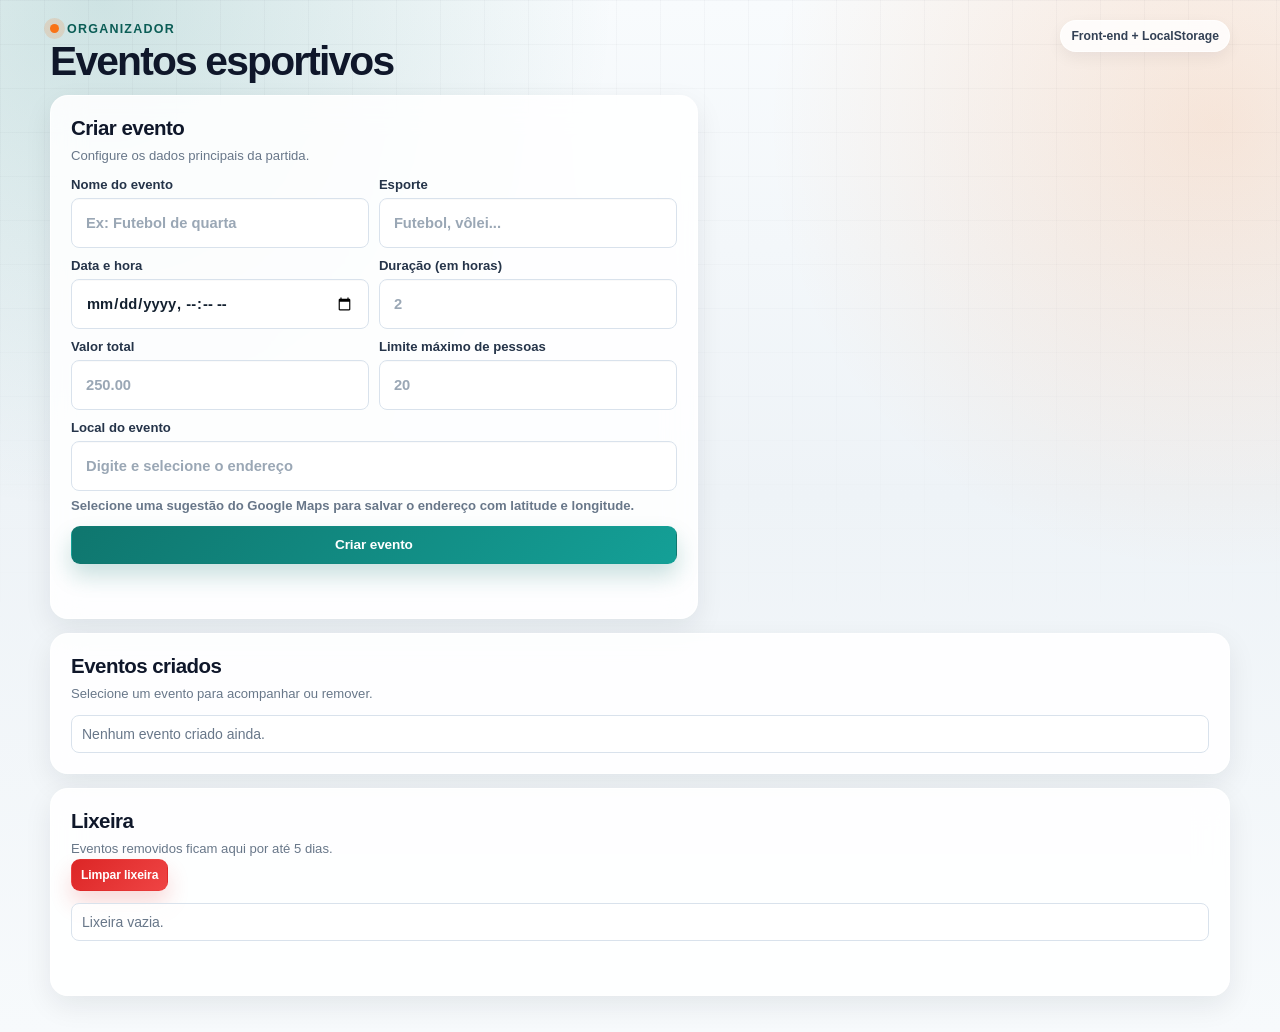
==== index.html @ 86c951a1 "Add files via upload" ====
<!DOCTYPE html>
<html lang="pt-BR">
<head>
  <meta charset="UTF-8">
  <meta name="viewport" content="width=device-width, initial-scale=1.0">
  <title>Organizador | Eventos Esportivos</title>
  <link rel="stylesheet" href="style.css">
</head>
<body data-page="admin">
  <header class="topbar">
    <div>
      <span class="eyebrow">Organizador</span>
      <h1>Eventos esportivos</h1>
    </div>
    <span class="status-pill">Front-end + LocalStorage</span>
  </header>

  <main class="app-shell admin-layout">
    <section class="panel">
      <div class="panel-heading">
        <h2>Criar evento</h2>
        <p>Configure os dados principais da partida.</p>
      </div>

      <form id="eventForm" class="form-grid" novalidate>
        <label>
          Nome do evento
          <input type="text" name="name" placeholder="Ex: Futebol de quarta" required minlength="3">
        </label>

        <label>
          Esporte
          <input type="text" name="sport" list="sportsList" placeholder="Futebol, vôlei..." required>
          <datalist id="sportsList">
            <option value="Futebol"></option>
            <option value="Vôlei"></option>
            <option value="Basquete"></option>
            <option value="Tênis"></option>
            <option value="Beach Tennis"></option>
            <option value="Futsal"></option>
          </datalist>
        </label>

        <label>
          Data e hora
          <input type="datetime-local" name="startsAt" id="startsAtInput" required>
        </label>

        <label>
          Duração (em horas)
          <input type="number" name="durationHours" min="0.5" step="0.5" placeholder="2" required>
        </label>

        <label>
          Valor total
          <input type="number" name="totalValue" min="1" step="0.01" placeholder="250.00" required>
        </label>

        <label>
          Limite máximo de pessoas
          <input type="number" name="maxPeople" min="1" step="1" placeholder="20" required>
        </label>

        <label class="full-span location-search-field">
          Local do evento
          <input
            type="text"
            name="location"
            id="locationInput"
            placeholder="Digite e selecione o endereço"
            required
            minlength="5"
            autocomplete="off"
          >
          <input type="hidden" name="locationLat" id="locationLatInput">
          <input type="hidden" name="locationLng" id="locationLngInput">
          <small class="field-hint">Selecione uma sugestão do Google Maps para salvar o endereço com latitude e longitude.</small>
        </label>

        <button id="saveEventBtn" class="primary-action full-span" type="submit">Criar evento</button>
        <button id="cancelEditBtn" class="secondary-action full-span" type="button" hidden>Cancelar edição</button>
      </form>

      <div id="adminFeedback" class="feedback" role="status" aria-live="polite"></div>
    </section>

    <section class="panel" id="adminResult" hidden>
      <div class="panel-heading">
        <h2>Evento criado</h2>
        <p>ID: <strong id="createdEventId"></strong></p>
      </div>

      <div class="link-box">
        <span id="simulatedPath" class="simulated-link"></span>
        <div class="copy-row">
          <input id="eventLink" type="text" readonly aria-label="Link do evento">
          <button id="copyLinkBtn" class="secondary-action" type="button">Copiar</button>
        </div>
        <a id="openEventLink" class="text-link" target="_blank" rel="noopener">Abrir página pública</a>
      </div>

      <div class="stats-grid">
        <article class="stat-card accent">
          <span>Valor por pessoa</span>
          <strong id="adminPerPerson">R$ 0,00</strong>
        </article>
        <article class="stat-card success">
          <span>Vagas restantes</span>
          <strong id="adminRemaining">0</strong>
        </article>
        <article class="stat-card">
          <span>Participantes</span>
          <strong id="adminPeopleCount">0</strong>
        </article>
      </div>

      <div class="event-management-actions compact-actions">
        <button id="editEventBtn" class="secondary-action" type="button">Editar</button>
        <button id="finishEventBtn" class="secondary-action" type="button">Concluir</button>
        <button id="reactivateEventBtn" class="primary-action" type="button" hidden>Reativar ao vivo</button>
      </div>

      <div class="modal-shortcuts">
        <button id="openParticipantsModalBtn" class="secondary-action" type="button">Participantes</button>
        <button id="openTeamsModalBtn" class="secondary-action" type="button">Sortear times</button>
        <button id="openMatchModalBtn" class="secondary-action" type="button">Controle da partida</button>
      </div>

      <dialog id="participantsModal" class="app-modal wide-modal">
        <div class="modal-card">
          <div class="modal-heading">
            <div>
              <span class="eyebrow">Listas</span>
              <h2>Participantes e reserva</h2>
            </div>
            <button class="icon-action" type="button" data-close-modal="participantsModal" aria-label="Fechar">×</button>
          </div>
          <div class="list-heading compact-list-heading">
            <h3>Lista principal</h3>
            <span id="adminLastUpdate"></span>
          </div>
          <ul id="adminParticipantsList" class="people-list compact-people-list"></ul>
          <div class="list-heading reserve-heading compact-list-heading">
            <h3>Lista reserva</h3>
            <span>Ordem temporal</span>
          </div>
          <ul id="adminReserveList" class="people-list reserve-list compact-people-list"></ul>
          <div id="adminRemoveFeedback" class="feedback" role="status" aria-live="polite"></div>
        </div>
      </dialog>

      <dialog id="teamsModal" class="app-modal">
        <div class="modal-card">
          <div class="modal-heading">
            <div>
              <span class="eyebrow">Times</span>
              <h2>Gerar times</h2>
            </div>
            <button class="icon-action" type="button" data-close-modal="teamsModal" aria-label="Fechar">×</button>
          </div>
          <section class="team-generator-box modal-section">
            <label class="agreement">
              <input id="enableTeamsInput" type="checkbox">
              <span>Ativar geração aleatória de times</span>
            </label>
            <div id="teamsControls" class="team-controls" hidden>
              <label>
                Quantos vão jogar?
                <input id="playersToDrawInput" type="number" min="2" step="1" placeholder="Ex: 10">
              </label>
              <button id="generateTeamsBtn" class="primary-action" type="button">Gerar times aleatórios</button>
            </div>
            <div id="teamsFeedback" class="feedback" role="status" aria-live="polite"></div>
            <div id="teamsResult" class="teams-result"></div>
          </section>
        </div>
      </dialog>

      <dialog id="matchModal" class="app-modal wide-modal">
        <div class="modal-card">
          <div class="modal-heading">
            <div>
              <span class="eyebrow">Partida</span>
              <h2>Controle de tempo e placar</h2>
            </div>
            <button class="icon-action" type="button" data-close-modal="matchModal" aria-label="Fechar">×</button>
          </div>
          <section id="matchControlBox" class="match-control-box modal-section">
            <div class="panel-heading compact-heading">
              <h3>Controle da partida</h3>
              <p>Inicie o timer, pause, altere o placar e deixe o apito automático encerrar a partida.</p>
            </div>

            <label class="agreement">
              <input id="enableMatchInput" type="checkbox">
              <span>Ativar controle de tempo e placar</span>
            </label>

            <div id="matchSetupControls" class="match-setup" hidden>
              <p id="matchRuleHint" class="field-hint"></p>

              <div id="soccerMatchOptions" class="match-options">
                <label class="agreement option-card">
                  <input type="radio" name="matchPreset" value="7" checked>
                  <span>7 minutos ou 2 gols</span>
                </label>
                <label class="agreement option-card">
                  <input type="radio" name="matchPreset" value="10">
                  <span>10 minutos ou 2 gols</span>
                </label>
              </div>

              <div id="customMatchOptions" class="team-controls" hidden>
                <label>
                  Tempo da partida (minutos)
                  <input id="customMatchMinutes" type="number" min="1" step="1" value="10">
                </label>
                <label>
                  Placar/pontos limite
                  <input id="customMatchTargetScore" type="number" min="1" step="1" value="2">
                </label>
              </div>

              <div class="match-actions">
                <button id="startMatchBtn" class="primary-action" type="button">Iniciar partida</button>
                <button id="pauseMatchBtn" class="secondary-action" type="button">Pausar</button>
                <button id="resumeMatchBtn" class="secondary-action" type="button">Retomar</button>
                <button id="resetMatchBtn" class="danger-action" type="button">Zerar</button>
              </div>
            </div>

            <div id="matchScoreboard" class="match-scoreboard" hidden>
              <div class="timer-card">
                <span>Tempo</span>
                <strong id="matchTimer">00:00</strong>
                <small id="matchStatus">Aguardando início</small>
              </div>

              <div class="score-card" id="matchScoreControls">
                <div class="score-team">
                  <span>Time 1</span>
                  <strong id="matchScoreA">0</strong>
                  <div>
                    <button class="secondary-action small-action" type="button" data-score-team="A" data-score-delta="1">+1</button>
                    <button class="secondary-action small-action" type="button" data-score-team="A" data-score-delta="-1">-1</button>
                  </div>
                </div>
                <div class="score-target">Limite: <strong id="matchTargetScoreLabel">2</strong></div>
                <div class="score-team">
                  <span>Time 2</span>
                  <strong id="matchScoreB">0</strong>
                  <div>
                    <button class="secondary-action small-action" type="button" data-score-team="B" data-score-delta="1">+1</button>
                    <button class="secondary-action small-action" type="button" data-score-team="B" data-score-delta="-1">-1</button>
                  </div>
                </div>
              </div>
            </div>

            <div id="matchEndReason" class="field-hint"></div>
            <div id="matchFeedback" class="feedback" role="status" aria-live="polite"></div>
          </section>
        </div>
      </dialog>
    </section>

    <section class="panel events-panel">
      <div class="panel-heading">
        <h2>Eventos criados</h2>
        <p>Selecione um evento para acompanhar ou remover.</p>
      </div>
      <div id="eventsList" class="events-list"></div>
    </section>

    <section class="panel trash-panel">
      <div class="panel-heading trash-heading">
        <div>
          <h2>Lixeira</h2>
          <p>Eventos removidos ficam aqui por até 5 dias.</p>
        </div>
        <button id="clearTrashBtn" class="danger-action small-action" type="button">Limpar lixeira</button>
      </div>
      <div id="trashList" class="events-list"></div>
      <div id="trashFeedback" class="feedback" role="status" aria-live="polite"></div>
    </section>
  </main>

  <script src="script.js"></script>
</body>
</html>
---- style.css ----
:root {
  --bg: #eef3f7;
  --bg-2: #f8fafc;
  --surface: #ffffff;
  --surface-soft: #f4f8fb;
  --surface-blue: #eef7ff;
  --text: #13202f;
  --muted: #687789;
  --muted-2: #8a99a8;
  --border: #d9e2ec;
  --border-strong: #c1cedb;
  --primary: #0f766e;
  --primary-dark: #0b5d56;
  --primary-soft: #e7f7f4;
  --accent: #f97316;
  --accent-soft: #fff3e8;
  --success: #15803d;
  --success-soft: #e9f8ef;
  --danger: #dc2626;
  --danger-dark: #b91c1c;
  --danger-soft: #fff1f2;
  --warning: #d97706;
  --warning-soft: #fff7dd;
  --info: #2563eb;
  --info-soft: #eef4ff;
  --radius-sm: 10px;
  --radius: 16px;
  --radius-lg: 24px;
  --shadow: 0 18px 45px rgba(15, 23, 42, 0.10);
  --shadow-soft: 0 10px 25px rgba(15, 23, 42, 0.07);
}

* {
  box-sizing: border-box;
}

html {
  scroll-behavior: smooth;
}

body {
  margin: 0;
  min-height: 100vh;
  color: var(--text);
  font-family: Inter, Arial, Helvetica, sans-serif;
  background:
    radial-gradient(circle at 8% 0%, rgba(15, 118, 110, 0.18), transparent 32rem),
    radial-gradient(circle at 95% 12%, rgba(249, 115, 22, 0.15), transparent 28rem),
    linear-gradient(180deg, #f8fbfd 0%, var(--bg) 48%, #f7fafc 100%);
}

body::before {
  content: "";
  position: fixed;
  inset: 0;
  pointer-events: none;
  background-image:
    linear-gradient(rgba(15, 23, 42, 0.035) 1px, transparent 1px),
    linear-gradient(90deg, rgba(15, 23, 42, 0.035) 1px, transparent 1px);
  background-size: 44px 44px;
  mask-image: linear-gradient(180deg, rgba(0, 0, 0, 0.8), transparent 72%);
}

button,
input {
  font: inherit;
}

button,
a {
  -webkit-tap-highlight-color: transparent;
}

button:focus-visible,
a:focus-visible,
input:focus-visible {
  outline: 3px solid rgba(15, 118, 110, 0.24);
  outline-offset: 3px;
}

.topbar {
  position: relative;
  z-index: 1;
  width: min(1180px, calc(100% - 32px));
  margin: 0 auto;
  padding: 30px 0 22px;
  display: flex;
  align-items: flex-start;
  justify-content: space-between;
  gap: 18px;
}

.topbar h1 {
  margin: 6px 0 0;
  font-size: clamp(2rem, 5vw, 3.7rem);
  line-height: 0.95;
  letter-spacing: -0.055em;
  color: #0f172a;
}

.eyebrow {
  display: inline-flex;
  align-items: center;
  gap: 8px;
  color: var(--primary-dark);
  font-size: 0.78rem;
  font-weight: 900;
  letter-spacing: 0.1em;
  text-transform: uppercase;
}

.eyebrow::before {
  content: "";
  width: 9px;
  height: 9px;
  border-radius: 999px;
  background: var(--accent);
  box-shadow: 0 0 0 6px rgba(249, 115, 22, 0.16);
}

.status-pill {
  display: inline-flex;
  align-items: center;
  justify-content: center;
  min-height: 38px;
  padding: 8px 13px;
  border: 1px solid rgba(255, 255, 255, 0.74);
  border-radius: 999px;
  background: rgba(255, 255, 255, 0.82);
  color: #334155;
  box-shadow: var(--shadow-soft);
  backdrop-filter: blur(12px);
  font-size: 0.84rem;
  font-weight: 800;
  text-decoration: none;
  white-space: nowrap;
}

.app-shell {
  position: relative;
  z-index: 1;
  width: min(1180px, calc(100% - 32px));
  margin: 0 auto 52px;
  display: grid;
  gap: 20px;
}

.admin-layout,
.public-layout {
  grid-template-columns: 1fr;
}

.panel {
  background: rgba(255, 255, 255, 0.88);
  border: 1px solid rgba(255, 255, 255, 0.82);
  border-radius: var(--radius-lg);
  box-shadow: var(--shadow);
  padding: clamp(18px, 3vw, 26px);
  backdrop-filter: blur(16px);
}

.panel-heading {
  margin-bottom: 18px;
}

.panel-heading h2,
.list-heading h2,
.list-heading h3,
.add-guest-box h3,
.compact-heading h3 {
  margin: 0;
  color: #0f172a;
  font-size: clamp(1.15rem, 2.4vw, 1.45rem);
  line-height: 1.18;
  letter-spacing: -0.025em;
}

.panel-heading p,
.list-heading span {
  margin: 7px 0 0;
  color: var(--muted);
  font-size: 0.94rem;
  line-height: 1.4;
}

.form-grid,
.join-form {
  display: grid;
  gap: 15px;
}

label {
  display: grid;
  gap: 8px;
  color: #253449;
  font-size: 0.92rem;
  font-weight: 850;
}

input[type="text"],
input[type="number"],
input[type="datetime-local"] {
  width: 100%;
  min-height: 50px;
  border: 1px solid var(--border);
  border-radius: var(--radius-sm);
  background: #ffffff;
  color: var(--text);
  padding: 12px 14px;
  outline: none;
  box-shadow: inset 0 1px 0 rgba(15, 23, 42, 0.02);
  transition: border-color 0.16s ease, box-shadow 0.16s ease, transform 0.16s ease;
}

input::placeholder {
  color: #9aa7b5;
}

input:focus {
  border-color: var(--primary);
  box-shadow: 0 0 0 4px rgba(15, 118, 110, 0.13), inset 0 1px 0 rgba(15, 23, 42, 0.02);
}

input[readonly] {
  background: var(--surface-soft);
  color: #334155;
}

.field-hint {
  color: var(--muted);
  font-size: 0.83rem;
  font-weight: 750;
  line-height: 1.4;
}

.event-map {
  width: 100%;
  min-height: 330px;
  border: 1px solid rgba(15, 118, 110, 0.22);
  border-radius: var(--radius);
  overflow: hidden;
  background: #f8fafc;
  box-shadow: inset 0 0 0 1px rgba(255, 255, 255, 0.72);
}

.maps-action {
  margin-top: 8px;
}

.primary-action,
.secondary-action,
.danger-action {
  min-height: 48px;
  border-radius: var(--radius-sm);
  cursor: pointer;
  font-weight: 900;
  letter-spacing: -0.01em;
  transition: transform 0.16s ease, box-shadow 0.16s ease, background 0.16s ease, border-color 0.16s ease, color 0.16s ease;
}

.primary-action {
  border: 1px solid transparent;
  background: linear-gradient(135deg, var(--primary), #14a097);
  color: #ffffff;
  padding: 0 18px;
  box-shadow: 0 12px 22px rgba(15, 118, 110, 0.22);
}

.primary-action:hover {
  background: linear-gradient(135deg, var(--primary-dark), var(--primary));
  transform: translateY(-1px);
  box-shadow: 0 16px 28px rgba(15, 118, 110, 0.26);
}

.primary-action:disabled {
  background: #9db8b5;
  cursor: not-allowed;
  transform: none;
  box-shadow: none;
}

.secondary-action {
  background: #ffffff;
  color: var(--primary-dark);
  border: 1px solid rgba(15, 118, 110, 0.38);
  padding: 0 14px;
}

.secondary-action:hover {
  background: var(--primary-soft);
  border-color: var(--primary);
  transform: translateY(-1px);
}

.danger-action {
  background: linear-gradient(135deg, var(--danger), #ef4444);
  border: 1px solid transparent;
  color: #ffffff;
  padding: 0 18px;
  box-shadow: 0 12px 22px rgba(220, 38, 38, 0.18);
}

.danger-action:hover {
  background: linear-gradient(135deg, var(--danger-dark), var(--danger));
  transform: translateY(-1px);
}

.inline-action {
  display: inline-flex;
  align-items: center;
  justify-content: center;
  text-decoration: none;
  width: fit-content;
}

.feedback {
  min-height: 22px;
  margin-top: 12px;
  color: var(--muted);
  font-size: 0.92rem;
  font-weight: 800;
  line-height: 1.4;
}

.feedback.success {
  color: var(--success);
}

.feedback.error {
  color: var(--danger);
}

.link-box {
  display: grid;
  gap: 12px;
  padding: 16px;
  background: linear-gradient(180deg, #ffffff, var(--surface-soft));
  border: 1px solid var(--border);
  border-radius: var(--radius);
}

.simulated-link {
  color: var(--primary-dark);
  font-family: Consolas, "Courier New", monospace;
  font-size: 0.92rem;
  overflow-wrap: anywhere;
}

.copy-row {
  display: grid;
  grid-template-columns: 1fr;
  gap: 10px;
}

.text-link {
  color: var(--primary-dark);
  font-weight: 900;
  text-decoration: none;
}

.text-link:hover {
  text-decoration: underline;
}

.stats-grid {
  display: grid;
  grid-template-columns: 1fr;
  gap: 13px;
  margin: 18px 0;
}

.stat-card {
  min-height: 96px;
  display: grid;
  align-content: center;
  gap: 9px;
  border: 1px solid var(--border);
  border-radius: var(--radius);
  padding: 18px;
  background: linear-gradient(180deg, #ffffff, #f8fafc);
  box-shadow: var(--shadow-soft);
}

.stat-card span,
.details-grid span,
.location-box span,
.timer-card span,
.score-team span {
  color: var(--muted);
  font-size: 0.78rem;
  font-weight: 900;
  letter-spacing: 0.05em;
  text-transform: uppercase;
}

.stat-card strong {
  font-size: clamp(1.45rem, 8vw, 2.25rem);
  line-height: 1;
  letter-spacing: -0.05em;
  overflow-wrap: anywhere;
}

.stat-card.accent {
  background: linear-gradient(180deg, #fffaf5, var(--accent-soft));
  border-color: rgba(249, 115, 22, 0.24);
}

.stat-card.accent strong {
  color: var(--accent);
}

.stat-card.success {
  background: linear-gradient(180deg, #f7fff9, var(--success-soft));
  border-color: rgba(21, 128, 61, 0.22);
}

.stat-card.success strong {
  color: var(--success);
}

.list-heading {
  display: flex;
  align-items: flex-end;
  justify-content: space-between;
  gap: 12px;
  margin: 22px 0 11px;
}

.people-list,
.events-list {
  display: grid;
  gap: 10px;
  margin: 0;
  padding: 0;
  list-style: none;
}

.people-list li,
.event-item,
.empty-state {
  border: 1px solid var(--border);
  border-radius: var(--radius-sm);
  background: rgba(255, 255, 255, 0.86);
  padding: 13px;
}

.people-list li {
  display: flex;
  align-items: center;
  justify-content: space-between;
  gap: 12px;
}

.person-name,
.event-name {
  color: #172033;
  font-weight: 900;
}

.person-meta,
.event-meta {
  color: var(--muted);
  font-size: 0.9rem;
  margin-top: 4px;
  line-height: 1.35;
}

.event-item {
  width: 100%;
  text-align: left;
  cursor: pointer;
  background: transparent;
  color: var(--text);
}

.event-item:hover,
.event-item.active {
  border-color: var(--primary);
  background: var(--primary-soft);
}

.details-grid {
  display: grid;
  grid-template-columns: 1fr;
  gap: 12px;
}

.details-grid div {
  display: grid;
  gap: 7px;
  min-height: 78px;
  align-content: center;
  padding: 14px;
  border: 1px solid var(--border);
  border-radius: var(--radius);
  background: linear-gradient(180deg, #ffffff, #f8fafc);
}

.details-grid strong {
  color: #172033;
  font-size: 1rem;
  overflow-wrap: anywhere;
}

.sport-tag {
  display: inline-flex;
  width: fit-content;
  margin-bottom: 10px;
  border-radius: 999px;
  background: var(--primary-soft);
  color: var(--primary-dark);
  border: 1px solid rgba(15, 118, 110, 0.18);
  font-weight: 900;
  padding: 7px 12px;
  font-size: 0.84rem;
}

.notice,
.location-box {
  border-radius: var(--radius);
  padding: 15px;
  font-weight: 850;
}

.locked-notice {
  color: #7c4a03;
  background: var(--warning-soft);
  border: 1px solid rgba(217, 119, 6, 0.28);
}

.location-box {
  display: grid;
  gap: 8px;
  color: var(--text);
  background: linear-gradient(180deg, #f8fffb, var(--success-soft));
  border: 1px solid rgba(21, 128, 61, 0.22);
}

.agreement {
  grid-template-columns: auto 1fr;
  align-items: flex-start;
  gap: 11px;
  padding: 13px;
  border: 1px solid var(--border);
  border-radius: var(--radius-sm);
  background: #ffffff;
  font-weight: 750;
  line-height: 1.35;
}

.agreement input {
  width: 19px;
  height: 19px;
  margin-top: 1px;
  accent-color: var(--primary);
}

.empty-panel {
  text-align: left;
}

.empty-panel p,
.empty-state {
  color: var(--muted);
}

.event-card {
  display: grid;
  grid-template-columns: minmax(0, 1fr) auto;
  gap: 12px;
  align-items: stretch;
  border: 1px solid var(--border);
  border-radius: var(--radius);
  background: rgba(255, 255, 255, 0.86);
  padding: 12px;
  box-shadow: var(--shadow-soft);
}

.event-card.active {
  border-color: var(--primary);
  background: var(--primary-soft);
}

.event-card .event-item {
  border: 0;
  padding: 0;
  background: transparent;
}

.static-event-item {
  cursor: default;
}

.small-action {
  min-height: 38px;
  padding: 0 12px;
  font-size: 0.82rem;
  white-space: nowrap;
}

.trash-panel {
  grid-column: 1 / -1;
}

.trash-heading {
  align-items: center;
}

.guest-row {
  display: flex;
  align-items: center;
  justify-content: space-between;
  gap: 10px;
}

.event-management-actions,
.team-controls,
.person-actions {
  display: flex;
  flex-wrap: wrap;
  gap: 10px;
  align-items: center;
}

.event-management-actions {
  margin: 18px 0;
}

.team-generator-box,
.add-guest-box,
.match-control-box {
  border: 1px solid rgba(148, 163, 184, 0.30);
  border-radius: var(--radius-lg);
  padding: 18px;
  margin: 20px 0;
  background: rgba(248, 250, 252, 0.86);
}

.team-generator-box {
  background: linear-gradient(180deg, #ffffff, var(--primary-soft));
}

.add-guest-box {
  background: linear-gradient(180deg, #ffffff, var(--surface-soft));
}

.team-controls label,
.add-guest-box label {
  flex: 1 1 220px;
}

.teams-result {
  display: grid;
  grid-template-columns: repeat(auto-fit, minmax(190px, 1fr));
  gap: 13px;
  margin-top: 13px;
}

.team-card {
  border: 1px solid var(--border);
  border-radius: var(--radius);
  padding: 14px;
  background: #ffffff;
  box-shadow: var(--shadow-soft);
}

.team-card h4 {
  margin: 0 0 9px;
  color: #0f172a;
}

.team-card ol {
  margin: 0;
  padding-left: 21px;
}

.team-card li {
  margin: 4px 0;
}

.reserve-heading {
  margin-top: 24px;
}

.reserve-list li {
  border-style: dashed;
  background: rgba(255, 247, 221, 0.45);
}

.reserve-position,
.status-mini {
  display: inline-block;
  margin-right: 8px;
  padding: 3px 9px;
  border-radius: 999px;
  font-size: 0.75rem;
  font-weight: 900;
  background: rgba(245, 158, 11, 0.16);
  color: #92400e;
}

.presence-toggle {
  display: inline-flex;
  align-items: center;
  gap: 7px;
  padding: 9px 10px;
  border: 1px solid var(--border);
  border-radius: 999px;
  background: #ffffff;
  font-size: 0.85rem;
  font-weight: 850;
  white-space: nowrap;
}

.presence-toggle input {
  accent-color: var(--primary);
}

.match-control-box {
  border-color: rgba(37, 99, 235, 0.22);
  background: linear-gradient(180deg, #ffffff, var(--info-soft));
}

.compact-heading {
  margin-bottom: 12px;
}

.match-setup {
  display: grid;
  gap: 12px;
}

.match-options,
.match-actions {
  display: flex;
  flex-wrap: wrap;
  gap: 10px;
  align-items: center;
}

.option-card {
  border: 1px solid var(--border);
  border-radius: var(--radius);
  padding: 12px 14px;
  background: #ffffff;
}

.match-scoreboard {
  display: grid;
  grid-template-columns: minmax(150px, 0.72fr) minmax(280px, 1.28fr);
  gap: 14px;
  margin-top: 16px;
}

.timer-card,
.score-card {
  border: 1px solid rgba(148, 163, 184, 0.32);
  border-radius: var(--radius-lg);
  padding: 17px;
  background: #ffffff;
  box-shadow: var(--shadow-soft);
}

.timer-card strong {
  display: block;
  font-size: clamp(2.3rem, 7vw, 4.3rem);
  line-height: 1;
  margin: 9px 0;
  letter-spacing: -0.065em;
  color: #0f172a;
}

.timer-card small {
  color: var(--muted);
  font-weight: 800;
}

.score-card {
  display: grid;
  grid-template-columns: 1fr auto 1fr;
  gap: 12px;
  align-items: center;
}

.score-team {
  text-align: center;
}

.score-team strong {
  display: block;
  font-size: clamp(2.8rem, 8vw, 4rem);
  line-height: 1;
  margin: 8px 0 13px;
  color: #0f172a;
  letter-spacing: -0.06em;
}

.score-target {
  align-self: center;
  padding: 7px 12px;
  border-radius: 999px;
  background: rgba(37, 99, 235, 0.10);
  color: #1d4ed8;
  font-weight: 900;
  white-space: nowrap;
}

.pac-container {
  z-index: 99999;
  border-radius: 14px;
  border: 1px solid var(--border);
  box-shadow: var(--shadow);
  overflow: hidden;
  font-family: Inter, Arial, Helvetica, sans-serif;
}

.pac-item {
  padding: 10px 12px;
  cursor: pointer;
}

.pac-item:hover {
  background: var(--primary-soft);
}

[hidden] {
  display: none !important;
}

@media (min-width: 640px) {
  .form-grid {
    grid-template-columns: repeat(2, minmax(0, 1fr));
  }

  .full-span {
    grid-column: 1 / -1;
  }

  .copy-row {
    grid-template-columns: 1fr auto;
  }

  .stats-grid,
  .details-grid {
    grid-template-columns: repeat(2, minmax(0, 1fr));
  }
}

@media (min-width: 920px) {
  .admin-layout {
    grid-template-columns: minmax(0, 1.08fr) minmax(370px, 0.92fr);
    align-items: start;
  }

  .events-panel {
    grid-column: 1 / -1;
  }

  .public-layout {
    grid-template-columns: minmax(0, 1.08fr) minmax(350px, 0.92fr);
    align-items: start;
  }

  #participantsPanel {
    grid-column: 1 / -1;
  }

  .stats-grid {
    grid-template-columns: repeat(3, minmax(0, 1fr));
  }

  .event-summary .stats-grid {
    grid-template-columns: repeat(2, minmax(0, 1fr));
  }
}

@media (max-width: 720px) {
  .match-scoreboard,
  .score-card {
    grid-template-columns: 1fr;
  }

  .match-actions button,
  .match-options .option-card {
    width: 100%;
  }

  .score-target {
    justify-self: center;
  }
}

@media (max-width: 640px) {
  .event-management-actions,
  .team-controls,
  .person-actions,
  .match-actions,
  .match-options {
    align-items: stretch;
    flex-direction: column;
  }

  .event-management-actions button,
  .team-controls button,
  .person-actions button,
  .person-actions .presence-toggle,
  .match-actions button,
  .match-options .option-card {
    width: 100%;
  }

  .event-card,
  .guest-row {
    grid-template-columns: 1fr;
    flex-direction: column;
    align-items: stretch;
  }

  .small-action {
    width: 100%;
  }
}

@media (max-width: 520px) {
  .topbar {
    flex-direction: column;
    align-items: stretch;
    padding-top: 24px;
  }

  .status-pill {
    width: fit-content;
  }

  .app-shell,
  .topbar {
    width: min(100% - 22px, 1180px);
  }

  .panel {
    border-radius: 20px;
    padding: 16px;
  }

  .people-list li {
    align-items: flex-start;
    flex-direction: column;
  }

  .inline-action {
    width: 100%;
  }
}

/* v7 - Interface mais compacta com modais */
:root {
  --radius-sm: 8px;
  --radius: 12px;
  --radius-lg: 18px;
  --shadow: 0 10px 28px rgba(15, 23, 42, 0.08);
  --shadow-soft: 0 6px 16px rgba(15, 23, 42, 0.06);
}

body {
  font-size: 14px;
}

.topbar {
  padding: 20px 0 14px;
}

.topbar h1 {
  font-size: clamp(1.55rem, 4vw, 2.55rem);
  letter-spacing: -0.045em;
}

.status-pill {
  min-height: 32px;
  padding: 6px 10px;
  font-size: 0.76rem;
}

.app-shell {
  gap: 14px;
  margin-bottom: 36px;
}

.panel {
  padding: clamp(14px, 2vw, 20px);
  border-radius: var(--radius-lg);
}

.panel-heading {
  margin-bottom: 12px;
}

.panel-heading h2,
.list-heading h2,
.list-heading h3,
.add-guest-box h3,
.compact-heading h3 {
  font-size: clamp(1rem, 2vw, 1.28rem);
}

.panel-heading p,
.field-hint,
.person-meta,
.event-meta,
.feedback {
  font-size: 0.82rem;
}

.form-grid,
.join-form {
  gap: 10px;
}

label {
  gap: 6px;
  font-size: 0.82rem;
}

input {
  min-height: 40px;
  padding: 9px 11px;
  font-size: 0.92rem;
}

.primary-action,
.secondary-action,
.danger-action {
  min-height: 38px;
  padding: 0 12px;
  font-size: 0.85rem;
  border-radius: 9px;
}

.small-action {
  min-height: 32px;
  padding: 0 9px;
  font-size: 0.76rem;
}

.stats-grid {
  gap: 10px;
  margin: 12px 0;
}

.stat-card {
  min-height: 68px;
  padding: 12px;
  gap: 5px;
}

.stat-card span,
.details-grid span,
.location-box span,
.timer-card span,
.score-team span {
  font-size: 0.68rem;
}

.stat-card strong {
  font-size: clamp(1.15rem, 4vw, 1.55rem);
}

.details-grid {
  gap: 9px;
}

.details-grid div {
  min-height: 58px;
  padding: 10px;
  gap: 4px;
}

.details-grid strong {
  font-size: 0.9rem;
}

.link-box {
  padding: 12px;
  gap: 8px;
}

.copy-row {
  gap: 8px;
}

.event-management-actions,
.modal-shortcuts,
.team-controls,
.person-actions,
.match-actions,
.match-options {
  display: flex;
  flex-wrap: wrap;
  gap: 8px;
  align-items: center;
}

.event-management-actions {
  margin: 12px 0 8px;
}

.modal-shortcuts {
  padding: 10px;
  margin-top: 8px;
  border: 1px solid var(--border);
  border-radius: var(--radius);
  background: rgba(248, 250, 252, 0.86);
}

.people-list,
.events-list {
  gap: 8px;
}

.people-list li,
.event-item,
.empty-state {
  padding: 10px;
}

.event-card {
  padding: 8px;
  gap: 8px;
  border-radius: var(--radius-sm);
}

.event-name,
.person-name {
  font-size: 0.92rem;
}

.list-heading {
  margin: 14px 0 8px;
}

.reserve-heading {
  margin-top: 16px;
}

.agreement {
  padding: 10px;
  gap: 8px;
  font-size: 0.84rem;
}

.agreement input {
  width: 17px;
  height: 17px;
}

.team-generator-box,
.add-guest-box,
.match-control-box {
  margin: 12px 0;
  padding: 14px;
  border-radius: var(--radius);
}

.modal-section {
  margin: 0;
  box-shadow: none;
}

.app-modal {
  width: min(680px, calc(100% - 24px));
  max-height: min(86vh, 760px);
  padding: 0;
  border: 0;
  border-radius: 20px;
  background: transparent;
  color: var(--text);
  overflow: visible;
}

.app-modal.wide-modal {
  width: min(920px, calc(100% - 24px));
}

.app-modal::backdrop {
  background: rgba(15, 23, 42, 0.48);
  backdrop-filter: blur(6px);
}

.modal-card {
  max-height: min(86vh, 760px);
  overflow: auto;
  padding: 16px;
  border: 1px solid rgba(255, 255, 255, 0.82);
  border-radius: 20px;
  background: rgba(255, 255, 255, 0.96);
  box-shadow: 0 24px 70px rgba(15, 23, 42, 0.22);
}

.modal-heading {
  position: sticky;
  top: -16px;
  z-index: 2;
  display: flex;
  align-items: center;
  justify-content: space-between;
  gap: 12px;
  margin: -16px -16px 12px;
  padding: 14px 16px;
  border-bottom: 1px solid var(--border);
  background: rgba(255, 255, 255, 0.94);
  backdrop-filter: blur(12px);
}

.modal-heading h2 {
  margin: 3px 0 0;
  font-size: 1.18rem;
  letter-spacing: -0.03em;
}

.icon-action {
  width: 36px;
  height: 36px;
  border: 1px solid var(--border);
  border-radius: 999px;
  background: #fff;
  color: var(--text);
  cursor: pointer;
  font-size: 1.35rem;
  font-weight: 900;
  line-height: 1;
}

.icon-action:hover {
  background: var(--danger-soft);
  border-color: rgba(220, 38, 38, 0.22);
  color: var(--danger);
}

.compact-list-heading {
  align-items: center;
}

.compact-people-list li {
  padding: 9px;
}

.match-scoreboard {
  grid-template-columns: minmax(125px, 0.62fr) minmax(250px, 1.38fr);
  gap: 10px;
  margin-top: 12px;
}

.timer-card,
.score-card {
  padding: 13px;
  border-radius: var(--radius);
}

.timer-card strong {
  font-size: clamp(1.85rem, 6vw, 3rem);
  margin: 5px 0;
}

.score-team strong {
  font-size: clamp(2rem, 6vw, 3rem);
  margin: 5px 0 8px;
}

.score-card {
  gap: 8px;
}

.score-target {
  padding: 6px 9px;
  font-size: 0.78rem;
}

.event-map {
  height: 250px;
}

.public-layout .panel,
.admin-layout .panel {
  overflow: visible;
}

@media (min-width: 920px) {
  .admin-layout {
    grid-template-columns: minmax(0, 0.9fr) minmax(330px, 0.72fr);
  }

  .events-panel {
    grid-column: 1 / -1;
  }
}

@media (max-width: 720px) {
  .app-modal,
  .app-modal.wide-modal {
    width: calc(100% - 14px);
    max-height: 90vh;
  }

  .modal-card {
    max-height: 90vh;
    padding: 13px;
  }

  .modal-heading {
    margin: -13px -13px 10px;
    padding: 12px 13px;
  }

  .match-scoreboard,
  .score-card {
    grid-template-columns: 1fr;
  }

  .modal-shortcuts button,
  .compact-actions button {
    flex: 1 1 130px;
  }
}

@media (max-width: 520px) {
  .topbar {
    padding-top: 16px;
  }

  .panel {
    padding: 12px;
  }

  .modal-shortcuts,
  .event-management-actions {
    flex-direction: column;
    align-items: stretch;
  }
}
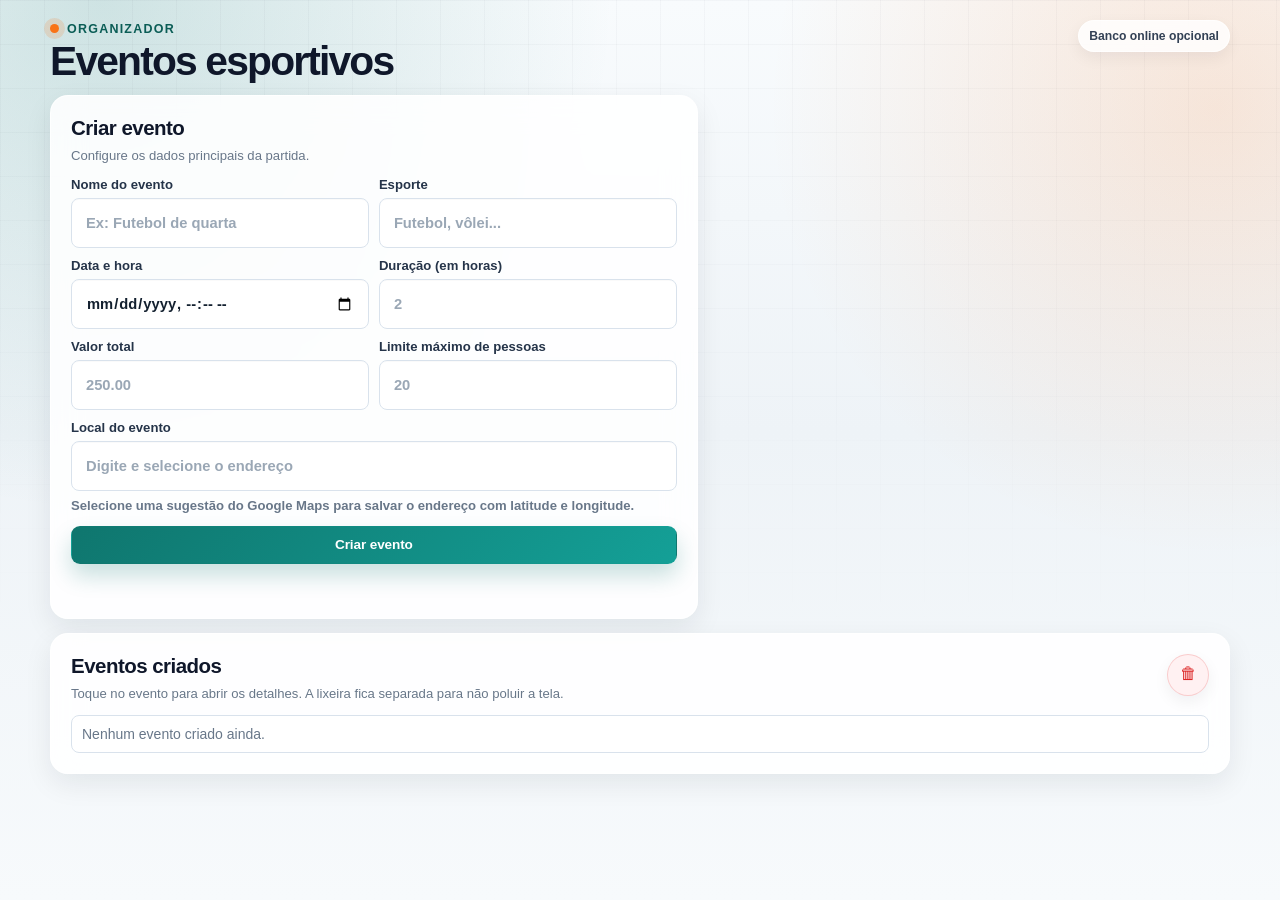
==== commit 60bd3570: "Add files via upload" ====
--- a/index.html
+++ b/index.html
@@ -12,7 +12,7 @@
       <span class="eyebrow">Organizador</span>
       <h1>Eventos esportivos</h1>
     </div>
-    <span class="status-pill">Front-end + LocalStorage</span>
+    <span class="status-pill">Banco online opcional</span>
   </header>
 
   <main class="app-shell admin-layout">
@@ -85,9 +85,12 @@
     </section>
 
     <section class="panel" id="adminResult" hidden>
-      <div class="panel-heading">
-        <h2>Evento criado</h2>
-        <p>ID: <strong id="createdEventId"></strong></p>
+      <div class="panel-heading selected-event-heading">
+        <div>
+          <h2>Evento criado</h2>
+          <p>ID: <strong id="createdEventId"></strong></p>
+        </div>
+        <button id="closeEventPanelBtn" class="icon-action" type="button" aria-label="Fechar informações do evento" title="Fechar">×</button>
       </div>
 
       <div class="link-box">
@@ -238,7 +241,7 @@
 
               <div class="score-card" id="matchScoreControls">
                 <div class="score-team">
-                  <span>Time 1</span>
+                  <span id="matchTeamALabel">Time 1</span>
                   <strong id="matchScoreA">0</strong>
                   <div>
                     <button class="secondary-action small-action" type="button" data-score-team="A" data-score-delta="1">+1</button>
@@ -247,7 +250,7 @@
                 </div>
                 <div class="score-target">Limite: <strong id="matchTargetScoreLabel">2</strong></div>
                 <div class="score-team">
-                  <span>Time 2</span>
+                  <span id="matchTeamBLabel">Time 2</span>
                   <strong id="matchScoreB">0</strong>
                   <div>
                     <button class="secondary-action small-action" type="button" data-score-team="B" data-score-delta="1">+1</button>
@@ -265,24 +268,33 @@
     </section>
 
     <section class="panel events-panel">
-      <div class="panel-heading">
-        <h2>Eventos criados</h2>
-        <p>Selecione um evento para acompanhar ou remover.</p>
+      <div class="panel-heading events-heading-actions">
+        <div>
+          <h2>Eventos criados</h2>
+          <p>Toque no evento para abrir os detalhes. A lixeira fica separada para não poluir a tela.</p>
+        </div>
+        <button id="openTrashModalBtn" class="icon-trash-button" type="button" aria-label="Abrir lixeira" title="Abrir lixeira">🗑</button>
       </div>
       <div id="eventsList" class="events-list"></div>
     </section>
 
-    <section class="panel trash-panel">
-      <div class="panel-heading trash-heading">
-        <div>
-          <h2>Lixeira</h2>
-          <p>Eventos removidos ficam aqui por até 5 dias.</p>
-        </div>
-        <button id="clearTrashBtn" class="danger-action small-action" type="button">Limpar lixeira</button>
-      </div>
-      <div id="trashList" class="events-list"></div>
-      <div id="trashFeedback" class="feedback" role="status" aria-live="polite"></div>
-    </section>
+    <dialog id="trashModal" class="app-modal">
+      <div class="modal-card">
+        <div class="modal-heading">
+          <div>
+            <span class="eyebrow">Lixeira</span>
+            <h2>Eventos excluídos</h2>
+          </div>
+          <button class="icon-action" type="button" data-close-modal="trashModal" aria-label="Fechar">×</button>
+        </div>
+        <p class="field-hint trash-modal-hint">Eventos removidos ficam aqui por até 5 dias. Restaurar não abre o evento automaticamente; toque nele na lista principal para ver os detalhes.</p>
+        <div id="trashList" class="events-list"></div>
+        <div class="trash-modal-actions">
+          <button id="clearTrashBtn" class="danger-action" type="button">Esvaziar lixeira</button>
+        </div>
+        <div id="trashFeedback" class="feedback" role="status" aria-live="polite"></div>
+      </div>
+    </dialog>
   </main>
 
   <script src="script.js"></script>
--- a/style.css
+++ b/style.css
@@ -1336,3 +1336,219 @@
     align-items: stretch;
   }
 }
+
+
+/* v8 - Mobile limpo + lixeira em modal */
+.events-heading-actions,
+.trash-modal-actions {
+  display: flex;
+  align-items: flex-start;
+  justify-content: space-between;
+  gap: 12px;
+}
+
+.icon-trash-button {
+  display: inline-flex;
+  align-items: center;
+  justify-content: center;
+  flex: 0 0 auto;
+  width: 42px;
+  height: 42px;
+  border: 1px solid rgba(220, 38, 38, 0.18);
+  border-radius: 999px;
+  background: var(--danger-soft);
+  color: var(--danger);
+  cursor: pointer;
+  font-size: 1.05rem;
+  line-height: 1;
+  box-shadow: var(--shadow-soft);
+}
+
+.icon-trash-button:hover {
+  background: #ffe4e6;
+  border-color: rgba(220, 38, 38, 0.32);
+  transform: translateY(-1px);
+}
+
+.icon-trash-button.small-trash {
+  width: 34px;
+  height: 34px;
+  min-height: 34px;
+  box-shadow: none;
+  font-size: 0.92rem;
+}
+
+.icon-trash-button.event-trash {
+  align-self: center;
+}
+
+.event-card {
+  display: grid;
+  grid-template-columns: minmax(0, 1fr) auto;
+  align-items: center;
+}
+
+.event-card .event-item {
+  text-align: left;
+  width: 100%;
+}
+
+.trash-modal-hint {
+  margin: 0 0 12px;
+}
+
+.trash-modal-actions {
+  margin-top: 12px;
+  justify-content: flex-end;
+}
+
+.match-options .option-card {
+  flex: 1 1 190px;
+}
+
+@media (max-width: 640px) {
+  body { font-size: 13px; }
+
+  .topbar h1 { font-size: 1.75rem; }
+
+  .status-pill { display: none; }
+
+  .app-shell,
+  .topbar {
+    width: min(100% - 16px, 1180px);
+  }
+
+  .admin-layout {
+    gap: 10px;
+  }
+
+  .panel {
+    padding: 11px;
+    border-radius: 16px;
+  }
+
+  .panel-heading h2,
+  .modal-heading h2 {
+    font-size: 1.05rem;
+  }
+
+  .panel-heading p {
+    font-size: 0.78rem;
+  }
+
+  .events-heading-actions {
+    align-items: center;
+  }
+
+  .event-card {
+    grid-template-columns: 1fr auto;
+    padding: 7px;
+    gap: 7px;
+  }
+
+  .event-item {
+    padding: 8px;
+  }
+
+  .event-name,
+  .person-name {
+    font-size: 0.88rem;
+  }
+
+  .event-meta,
+  .person-meta {
+    font-size: 0.74rem;
+    line-height: 1.3;
+  }
+
+  .icon-trash-button {
+    width: 38px;
+    height: 38px;
+    min-height: 38px;
+  }
+
+  .icon-trash-button.event-trash {
+    width: 36px;
+    height: 36px;
+    min-height: 36px;
+  }
+
+  .people-list li {
+    display: grid;
+    grid-template-columns: minmax(0, 1fr) auto;
+    align-items: start;
+    gap: 8px;
+  }
+
+  .person-actions {
+    flex-direction: row;
+    align-items: center;
+    justify-content: flex-end;
+  }
+
+  .person-actions .presence-toggle {
+    width: auto;
+    white-space: nowrap;
+  }
+
+  .modal-shortcuts,
+  .event-management-actions {
+    display: grid;
+    grid-template-columns: 1fr 1fr;
+    gap: 8px;
+  }
+
+  .modal-shortcuts button,
+  .event-management-actions button {
+    width: 100%;
+  }
+
+  .match-actions {
+    display: grid;
+    grid-template-columns: 1fr 1fr;
+  }
+
+  .match-actions button,
+  .match-options .option-card {
+    width: 100%;
+  }
+
+  .trash-modal-actions .danger-action {
+    width: 100%;
+  }
+}
+
+@media (max-width: 420px) {
+  .modal-shortcuts,
+  .event-management-actions,
+  .match-actions {
+    grid-template-columns: 1fr;
+  }
+
+  .stats-grid {
+    grid-template-columns: 1fr;
+  }
+}
+
+.selected-event-heading {
+  display: flex;
+  align-items: flex-start;
+  justify-content: space-between;
+  gap: 12px;
+}
+
+.team-card h4 small {
+  display: block;
+  margin-top: 4px;
+  color: var(--muted);
+  font-size: 0.78rem;
+  font-weight: 700;
+  line-height: 1.25;
+}
+
+.score-team span {
+  display: block;
+  max-width: 180px;
+  margin: 0 auto;
+  overflow-wrap: anywhere;
+}
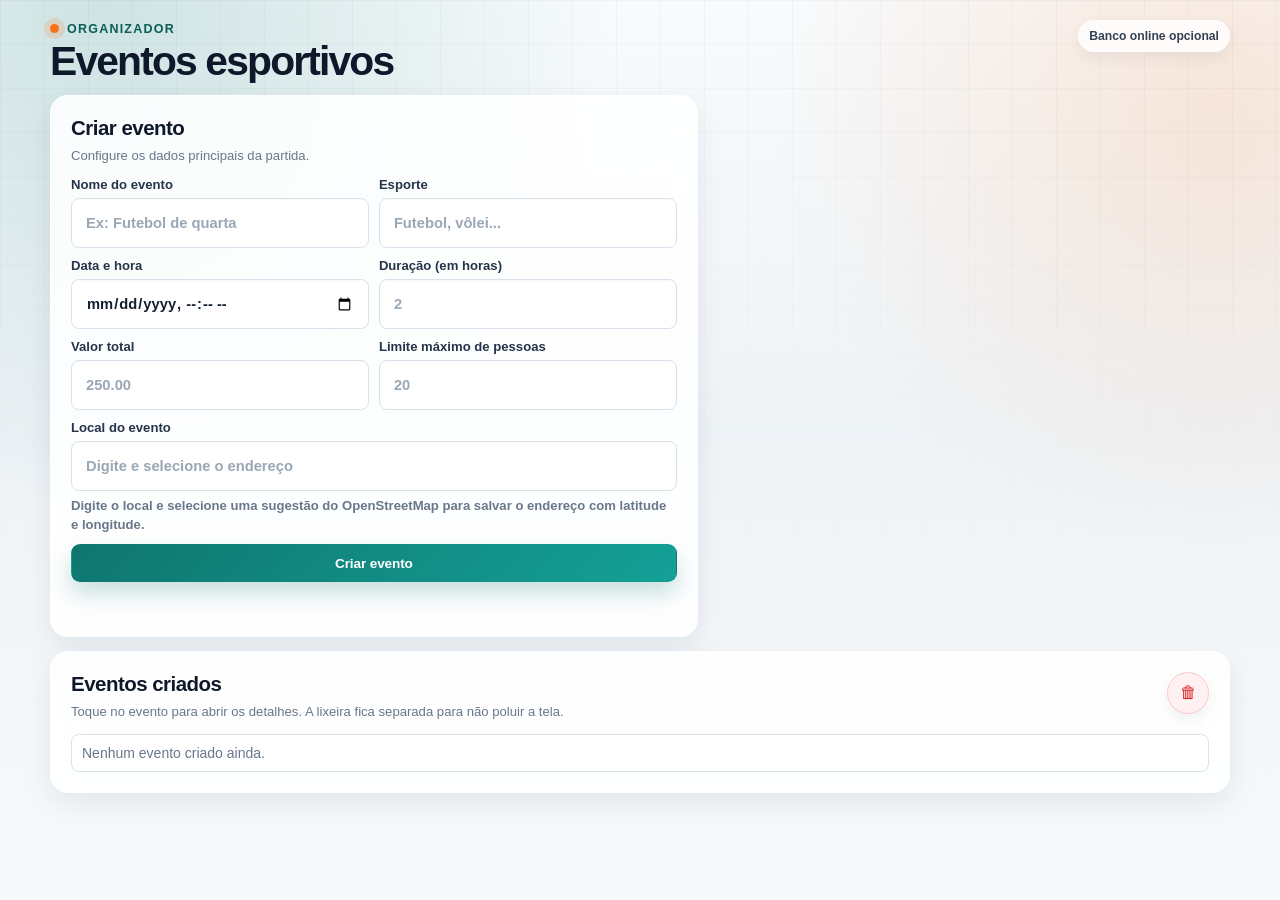
==== commit 1a0a4658: "Add files via upload" ====
--- a/index.html
+++ b/index.html
@@ -74,7 +74,8 @@
           >
           <input type="hidden" name="locationLat" id="locationLatInput">
           <input type="hidden" name="locationLng" id="locationLngInput">
-          <small class="field-hint">Selecione uma sugestão do Google Maps para salvar o endereço com latitude e longitude.</small>
+          <div id="locationSuggestions" class="location-suggestions" hidden></div>
+          <small class="field-hint">Digite o local e selecione uma sugestão do OpenStreetMap para salvar o endereço com latitude e longitude.</small>
         </label>
 
         <button id="saveEventBtn" class="primary-action full-span" type="submit">Criar evento</button>
--- a/style.css
+++ b/style.css
@@ -233,6 +233,54 @@
   line-height: 1.4;
 }
 
+
+.location-search-field {
+  position: relative;
+}
+
+.location-suggestions {
+  position: absolute;
+  left: 0;
+  right: 0;
+  top: calc(100% - 22px);
+  z-index: 50;
+  display: grid;
+  gap: 4px;
+  max-height: 260px;
+  overflow-y: auto;
+  padding: 8px;
+  border: 1px solid rgba(15, 118, 110, 0.22);
+  border-radius: var(--radius-sm);
+  background: #ffffff;
+  box-shadow: 0 18px 38px rgba(15, 23, 42, 0.14);
+}
+
+.location-suggestion {
+  width: 100%;
+  border: 0;
+  border-radius: 12px;
+  background: #ffffff;
+  color: var(--text);
+  cursor: pointer;
+  padding: 10px 12px;
+  text-align: left;
+  font-weight: 800;
+  line-height: 1.35;
+}
+
+.location-suggestion:hover,
+.location-suggestion:focus {
+  background: var(--surface-soft);
+  outline: none;
+}
+
+.location-search-status {
+  padding: 10px 12px;
+  color: var(--muted);
+  font-size: 0.9rem;
+  font-weight: 800;
+}
+
 .event-map {
   width: 100%;
   min-height: 330px;
@@ -1272,6 +1320,54 @@
 .score-target {
   padding: 6px 9px;
   font-size: 0.78rem;
+}
+
+
+.location-search-field {
+  position: relative;
+}
+
+.location-suggestions {
+  position: absolute;
+  left: 0;
+  right: 0;
+  top: calc(100% - 22px);
+  z-index: 50;
+  display: grid;
+  gap: 4px;
+  max-height: 260px;
+  overflow-y: auto;
+  padding: 8px;
+  border: 1px solid rgba(15, 118, 110, 0.22);
+  border-radius: var(--radius-sm);
+  background: #ffffff;
+  box-shadow: 0 18px 38px rgba(15, 23, 42, 0.14);
+}
+
+.location-suggestion {
+  width: 100%;
+  border: 0;
+  border-radius: 12px;
+  background: #ffffff;
+  color: var(--text);
+  cursor: pointer;
+  padding: 10px 12px;
+  text-align: left;
+  font-weight: 800;
+  line-height: 1.35;
+}
+
+.location-suggestion:hover,
+.location-suggestion:focus {
+  background: var(--surface-soft);
+  outline: none;
+}
+
+.location-search-status {
+  padding: 10px 12px;
+  color: var(--muted);
+  font-size: 0.9rem;
+  font-weight: 800;
 }
 
 .event-map {
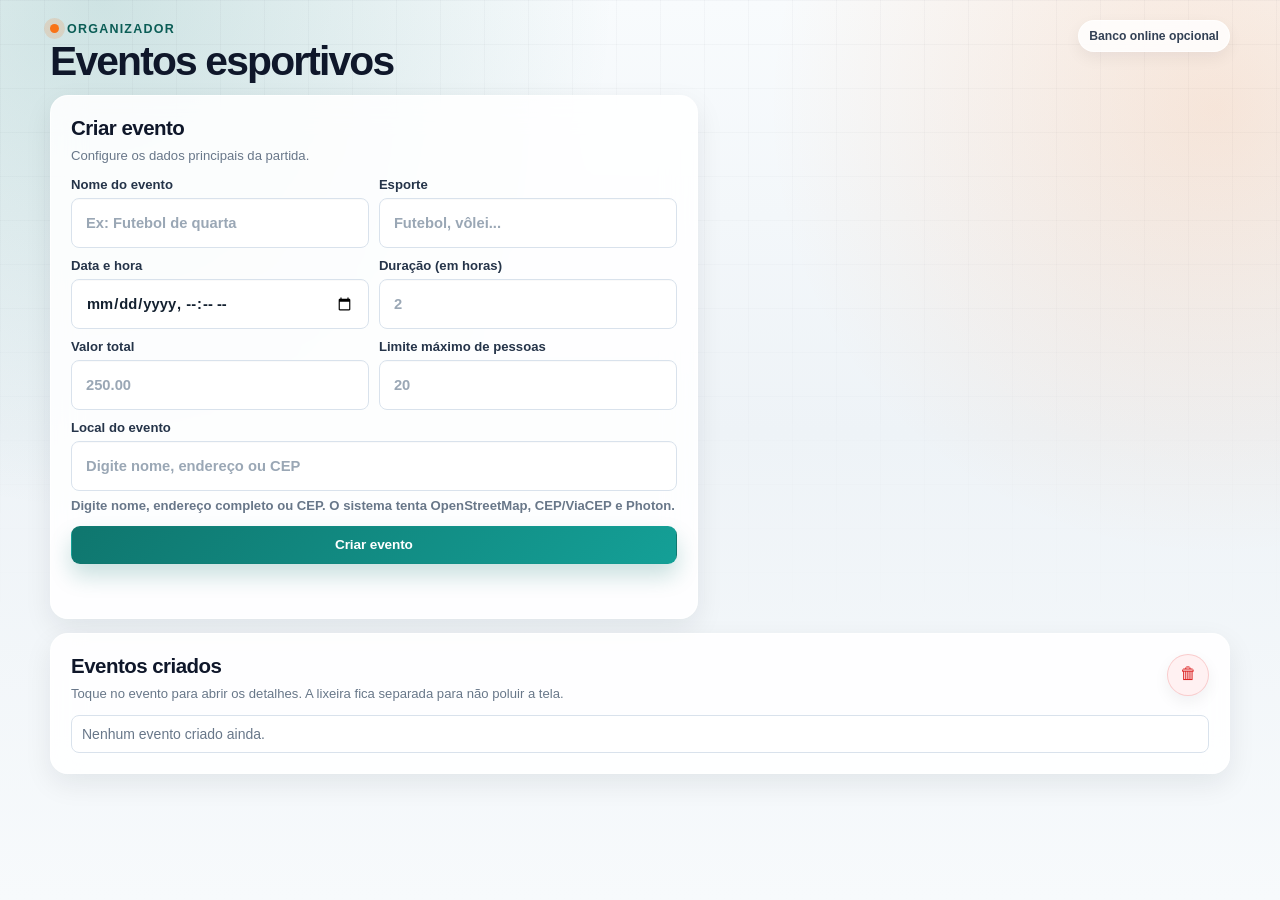
==== commit 58eb80b6: "Add files via upload" ====
--- a/index.html
+++ b/index.html
@@ -67,7 +67,7 @@
             type="text"
             name="location"
             id="locationInput"
-            placeholder="Digite e selecione o endereço"
+            placeholder="Digite nome, endereço ou CEP"
             required
             minlength="5"
             autocomplete="off"
@@ -75,7 +75,7 @@
           <input type="hidden" name="locationLat" id="locationLatInput">
           <input type="hidden" name="locationLng" id="locationLngInput">
           <div id="locationSuggestions" class="location-suggestions" hidden></div>
-          <small class="field-hint">Digite o local e selecione uma sugestão do OpenStreetMap para salvar o endereço com latitude e longitude.</small>
+          <small class="field-hint">Digite nome, endereço completo ou CEP. O sistema tenta OpenStreetMap, CEP/ViaCEP e Photon.</small>
         </label>
 
         <button id="saveEventBtn" class="primary-action full-span" type="submit">Criar evento</button>
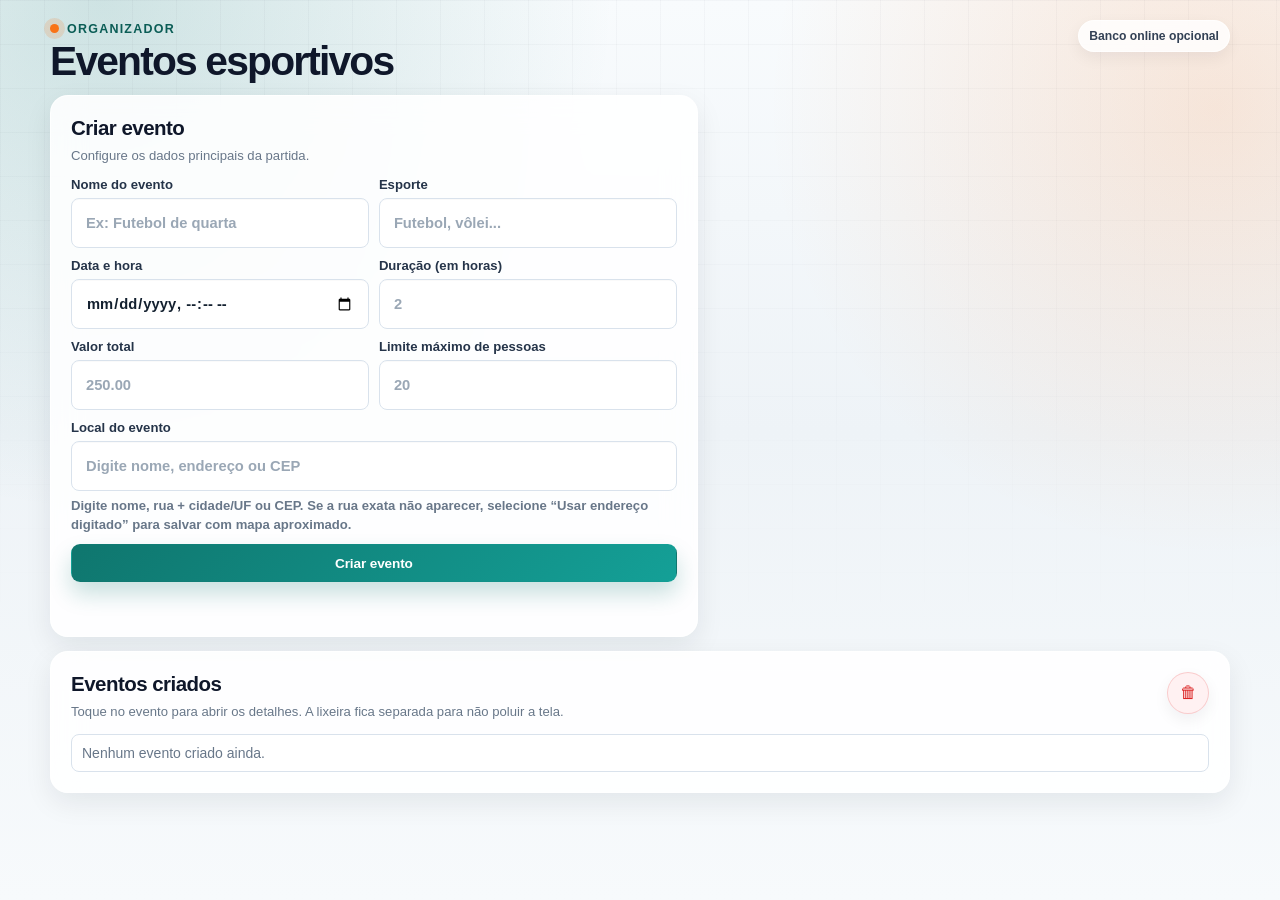
==== commit b39111d2: "Add files via upload" ====
--- a/index.html
+++ b/index.html
@@ -75,7 +75,7 @@
           <input type="hidden" name="locationLat" id="locationLatInput">
           <input type="hidden" name="locationLng" id="locationLngInput">
           <div id="locationSuggestions" class="location-suggestions" hidden></div>
-          <small class="field-hint">Digite nome, endereço completo ou CEP. O sistema tenta OpenStreetMap, CEP/ViaCEP e Photon.</small>
+          <small class="field-hint">Digite nome, rua + cidade/UF ou CEP. Se a rua exata não aparecer, selecione “Usar endereço digitado” para salvar com mapa aproximado.</small>
         </label>
 
         <button id="saveEventBtn" class="primary-action full-span" type="submit">Criar evento</button>
